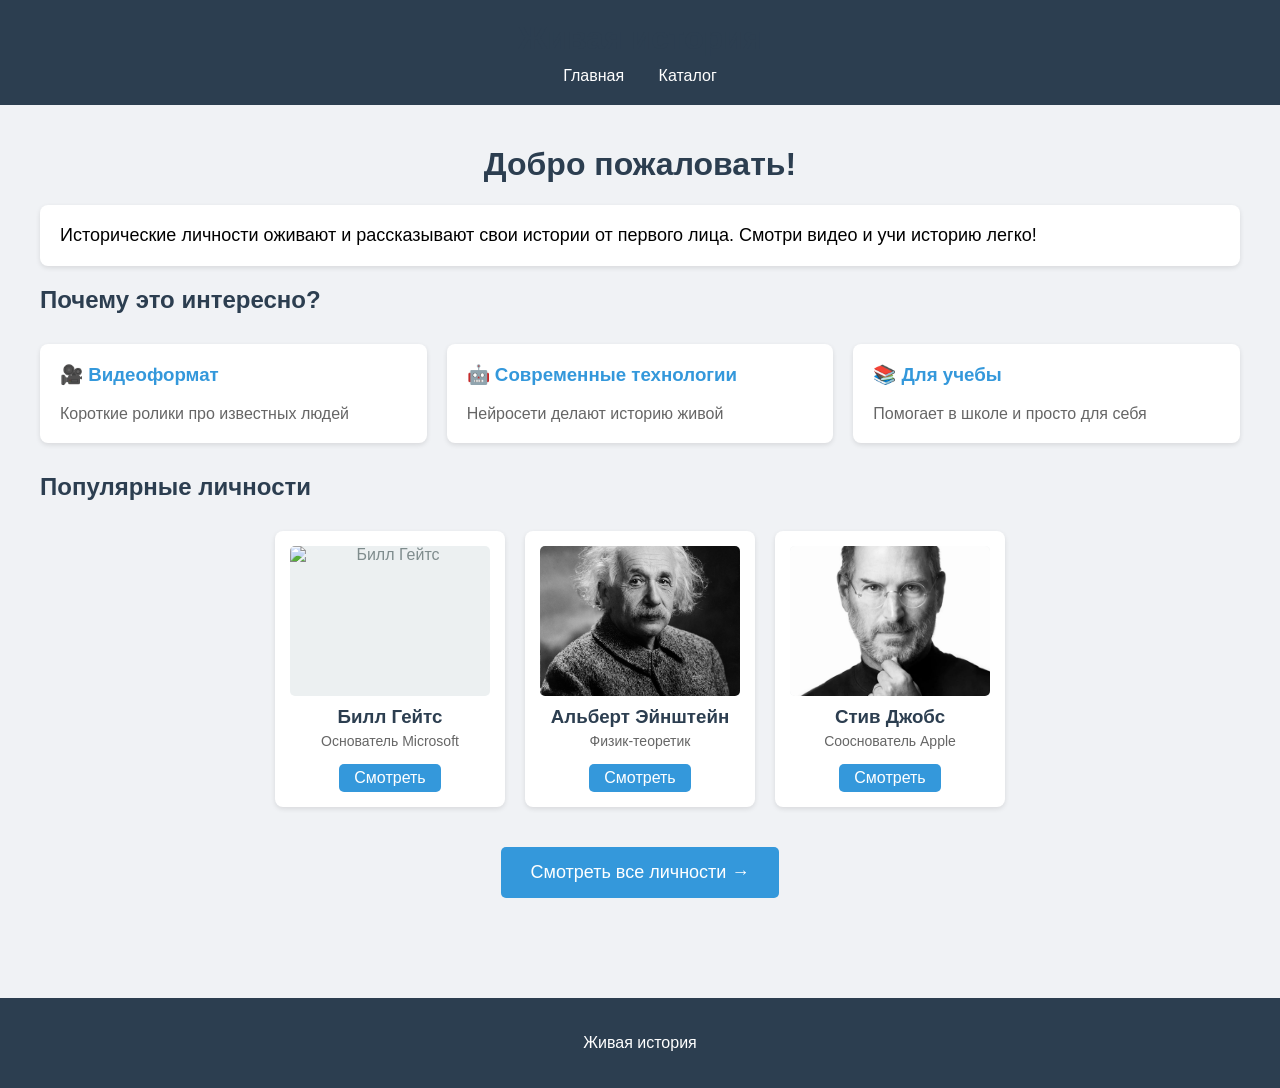
==== index.html @ 7c37a444 "Add files via upload" ====
<!DOCTYPE html>
<html>
<head>
    <meta charset="UTF-8">
    <title>Живая история</title>
    <link rel="stylesheet" href="style.css">
    <link rel="icon" href="data:image/svg+xml,<svg xmlns='http://www.w3.org/2000/svg' viewBox='0 0 100 100'><circle cx='50' cy='50' r='45' fill='%233498db'/><text x='50' y='70' font-size='70' text-anchor='middle' fill='white'>И</text></svg>">
</head>
<body>

<header>
    <h1>Живая история</h1>
    <nav>
        <a href="index.html">Главная</a>
        <a href="catalog.html">Каталог</a>
    </nav>
</header>

<main>
    <h1>Добро пожаловать!</h1>
    
    <div class="welcome-card">
        <p>Исторические личности оживают и рассказывают свои истории от первого лица. Смотри видео и учи историю легко!</p>
    </div>
    
    <h2>Почему это интересно?</h2>
    
    <div class="features">
        <div class="feature-item">
            <h3>🎥 Видеоформат</h3>
            <p>Короткие ролики про известных людей</p>
        </div>
        
        <div class="feature-item">
            <h3>🤖 Современные технологии</h3>
            <p>Нейросети делают историю живой</p>
        </div>
        
        <div class="feature-item">
            <h3>📚 Для учебы</h3>
            <p>Помогает в школе и просто для себя</p>
        </div>
    </div>
    
    <h2>Популярные личности</h2>
    
    <div class="person-list">
        <div class="person-card">
            <div class="photo-box"><img src="Bill.png" alt="Билл Гейтс"></div>
            <h3>Билл Гейтс</h3>
            <p>Основатель Microsoft</p>
            <a href="bill.html" class="small-btn">Смотреть</a>
        </div>
        
        <div class="person-card">
            <div class="photo-box"><img src="einstein.jpg" alt="Билл Гейтс"></div>
            <h3>Альберт Эйнштейн</h3>
            <p>Физик-теоретик</p>
            <a href="einstein.html" class="small-btn">Смотреть</a>
        </div>
        
        <div class="person-card">
            <div class="photo-box"><img src="jobs.jpg" alt="Билл Гейтс"></div>
            <h3>Стив Джобс</h3>
            <p>Сооснователь Apple</p>
            <a href="jobs.html" class="small-btn">Смотреть</a>
        </div>
    </div>
    
    <div class="catalog-link">
        <a href="catalog.html" class="big-btn">Смотреть все личности →</a>
    </div>

</main>

<footer>
    <p>Живая история</p>
</footer>

</body>
</html>
---- style.css ----
body {
    background: #f0f2f5;
    font-family: Arial;
    margin: 0;
}

header {
    background: #2c3e50;
    color: white;
    padding: 20px;
    text-align: center;
}

header h1 {
    margin: 0 0 10px 0;
}

nav a {
    color: white;
    margin: 0 15px;
    text-decoration: none;
}

nav a:hover {
    color: #3498db;
}

main {
    max-width: 1200px;
    margin: 0 auto;
    padding: 20px;
}

h1, h2 {
    color: #2c3e50;
}

h1 {
    text-align: center;
}

.welcome-card {
    background: white;
    border-radius: 8px;
    padding: 20px;
    box-shadow: 0 2px 5px rgba(0,0,0,0.1);
    margin: 20px 0;
}

.welcome-card p {
    font-size: 18px;
    margin: 0;
}

.features {
    display: flex;
    gap: 20px;
    margin: 30px 0;
}

.feature-item {
    background: white;
    padding: 20px;
    border-radius: 8px;
    box-shadow: 0 2px 5px rgba(0,0,0,0.1);
    flex: 1;
}

.feature-item h3 {
    color: #3498db;
    margin-top: 0;
}

.feature-item p {
    margin-bottom: 0;
    color: #666;
}

.person-list {
    display: flex;
    gap: 20px;
    margin: 30px 0;
    justify-content: center;
}

.person-card {
    background: white;
    padding: 15px;
    border-radius: 8px;
    box-shadow: 0 2px 5px rgba(0,0,0,0.1);
    width: 200px;
    text-align: center;
}

.person-card img {
    width: 100%;
    height: 100%;
    object-fit: cover;
    border-radius: 5px;
}

.person-card h3 {
    margin: 10px 0 5px 0;
    color: #2c3e50;
}

.person-card p {
    color: #666;
    font-size: 14px;
    margin: 5px 0;
}

.photo-box {
    background: #ecf0f1;
    height: 150px;
    border-radius: 5px;
    display: flex;
    align-items: center;
    justify-content: center;
    color: #7f8c8d;
}

.small-btn {
    background: #3498db;
    color: white;
    padding: 5px 15px;
    text-decoration: none;
    border-radius: 5px;
    display: inline-block;
    margin-top: 10px;
}

.small-btn:hover {
    background: #2980b9;
}

.catalog-link {
    text-align: center;
    margin: 40px 0;
}

.big-btn {
    background: #3498db;
    color: white;
    padding: 15px 30px;
    text-decoration: none;
    border-radius: 5px;
    display: inline-block;
    font-size: 18px;
}

.big-btn:hover {
    background: #2980b9;
}

footer {
    background: #2c3e50;
    color: white;
    text-align: center;
    padding: 20px;
    margin-top: 40px;
}

.bio-container {
    display: flex;
    gap: 30px;
    margin: 30px 0;
}

.video-box {
    flex: 1;
}

.video-box video {
    width: 100%;
    border-radius: 8px;
}

.bio-text {
    flex: 1;
    background: white;
    padding: 25px;
    border-radius: 8px;
    color: black;
    max-height: 500px;
    overflow-y: auto;
}

.bio-text h2 {
    color: #2c3e50;
    margin-top: 0;
}

.bio-text p {
    line-height: 1.6;
}

.back-link {
    text-align: center;
    margin: 20px 0;
}

.back-btn {
    background: #3498db;
    color: white;
    padding: 10px 20px;
    text-decoration: none;
    border-radius: 5px;
    display: inline-block;
}

.back-btn:hover {
    background: #2980b9;
}

.catalog-grid {
    display: flex;
    flex-direction: column;
    gap: 20px;
    margin: 30px 0;
}

.catalog-grid .row {
    display: flex;
    gap: 20px;
    justify-content: center;
}

.catalog-grid .person-card {
    background: white;
    padding: 20px;
    border-radius: 8px;
    box-shadow: 0 2px 5px rgba(0,0,0,0.1);
    width: 280px;
    text-align: center;
}

.catalog-grid .person-card h2 {
    font-size: 20px;
    margin: 10px 0 5px 0;
    color: #2c3e50;
}

.catalog-grid .person-card p {
    color: #666;
    font-size: 14px;
    margin: 10px 0;
}

.catalog-grid .photo-box {
    background: #ecf0f1;
    height: 180px;
    border-radius: 5px;
    display: flex;
    align-items: center;
    justify-content: center;
    color: #7f8c8d;
    margin-bottom: 10px;
}

#cal {
    text-align: center;
}

.catalog-grid .photo-box {
    display: flex;
    align-items: center;
    justify-content: center;
    background: #ecf0f1;
    height: 180px;
    border-radius: 5px;
    margin-bottom: 10px;
    overflow: hidden;
}

.catalog-grid .photo-box img {
    width: 100%;
    height: 100%;
    object-fit: cover;
    object-position: center;
    display: block;
}
.catalog-grid .photo-box img {
    width: 100%;
    height: 100%;
    object-fit: cover;
    object-position: center 20%;
    display: block;
}
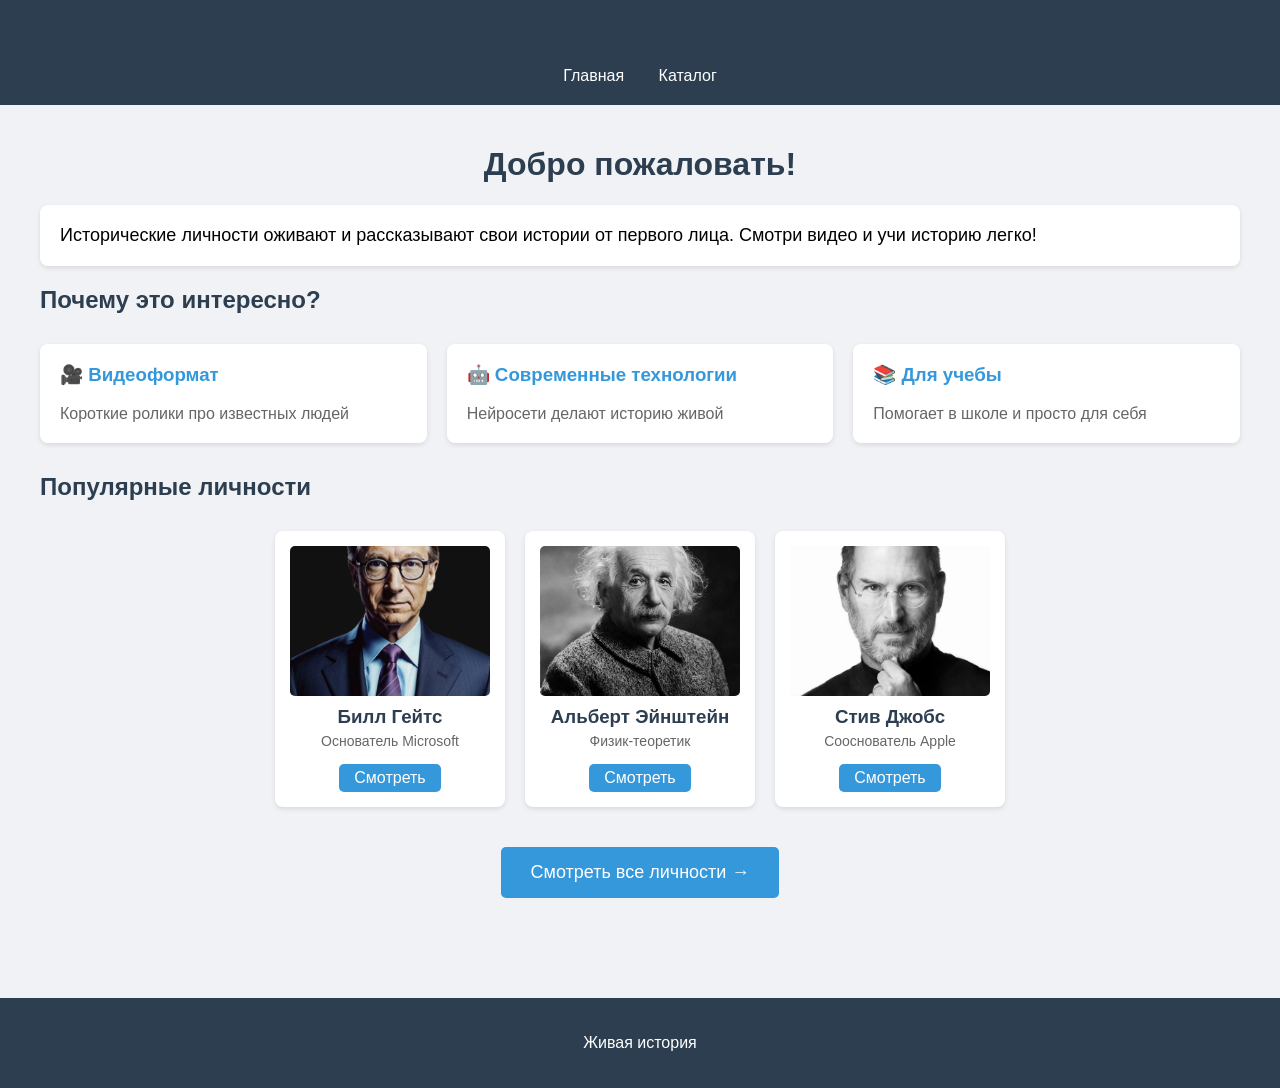
==== commit d970b3b8: "index.html" ====
--- a/index.html
+++ b/index.html
@@ -46,7 +46,7 @@
     
     <div class="person-list">
         <div class="person-card">
-            <div class="photo-box"><img src="Bill.png" alt="Билл Гейтс"></div>
+            <div class="photo-box"><img src="Bill.PNG" alt="Билл Гейтс"></div>
             <h3>Билл Гейтс</h3>
             <p>Основатель Microsoft</p>
             <a href="bill.html" class="small-btn">Смотреть</a>
@@ -78,4 +78,5 @@
 </footer>
 
 </body>
-</html>+
+</html>
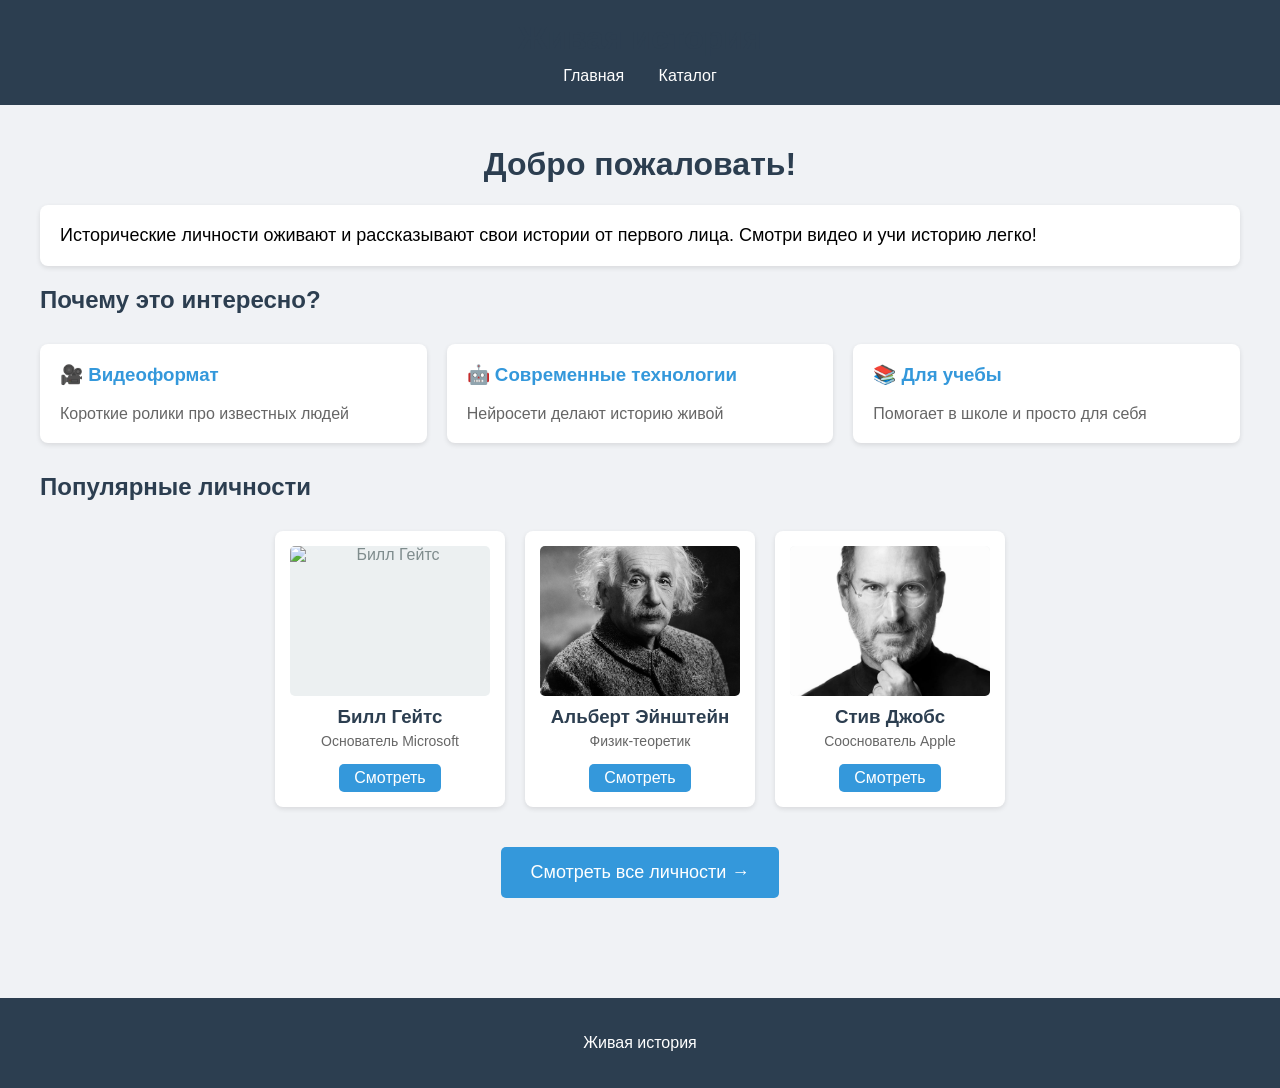
==== commit 7095b0fd: "index.html" ====
--- a/index.html
+++ b/index.html
@@ -46,7 +46,7 @@
     
     <div class="person-list">
         <div class="person-card">
-            <div class="photo-box"><img src="Bill.PNG" alt="Билл Гейтс"></div>
+            <div class="photo-box"><img src="Bill.png" alt="Билл Гейтс"></div>
             <h3>Билл Гейтс</h3>
             <p>Основатель Microsoft</p>
             <a href="bill.html" class="small-btn">Смотреть</a>
@@ -80,3 +80,4 @@
 </body>
 
 </html>
+
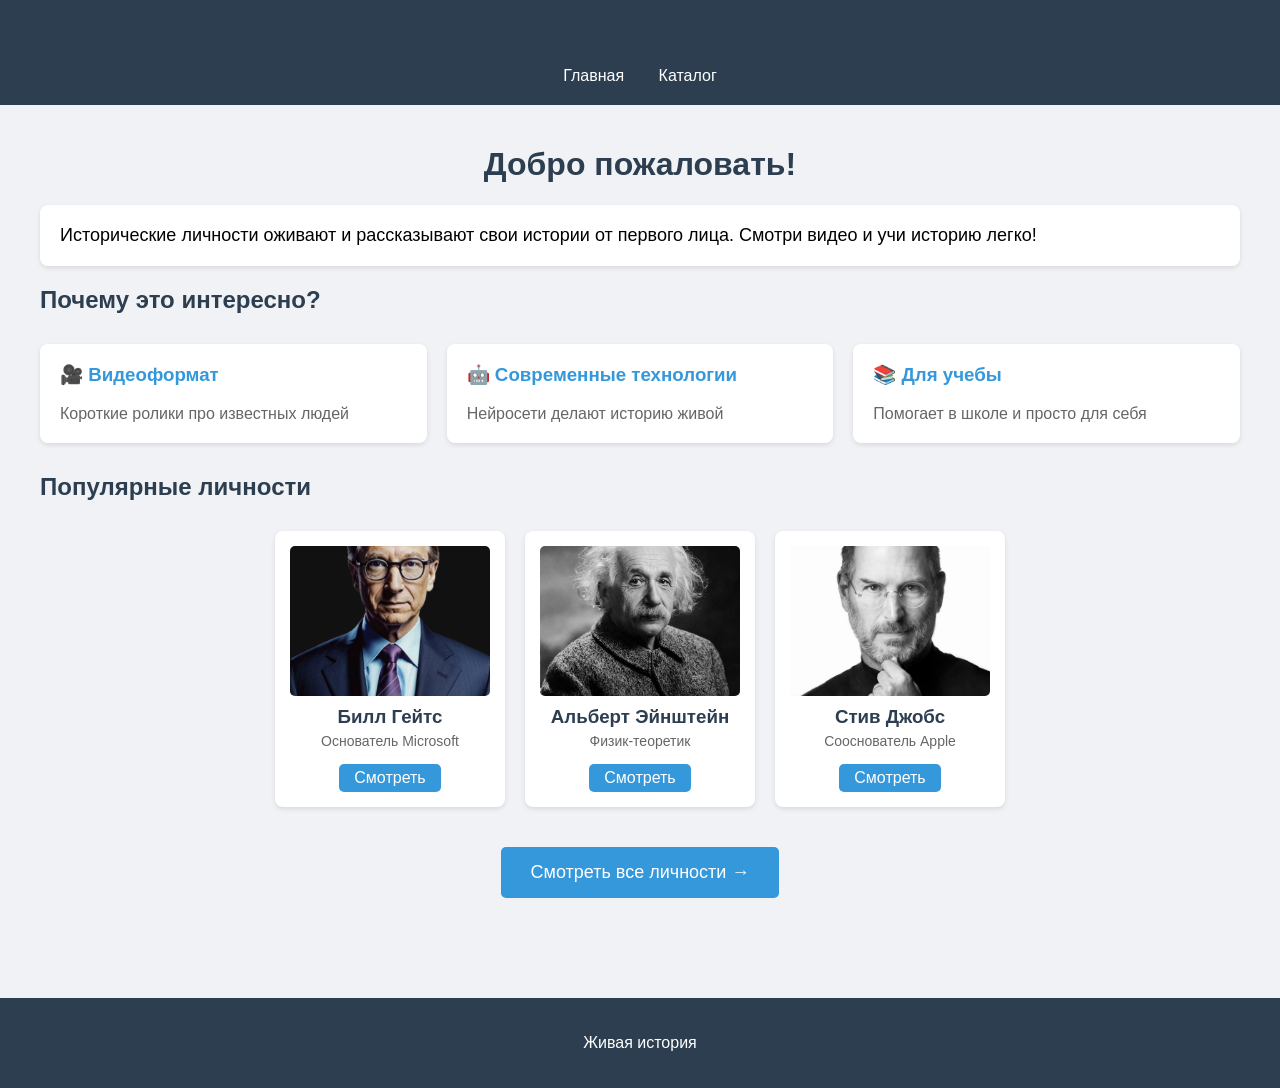
==== commit 59ffa55d: "index.html" ====
--- a/index.html
+++ b/index.html
@@ -46,7 +46,7 @@
     
     <div class="person-list">
         <div class="person-card">
-            <div class="photo-box"><img src="Bill.png" alt="Билл Гейтс"></div>
+            <div class="photo-box"><img src="Bill.jpg" alt="Билл Гейтс"></div>
             <h3>Билл Гейтс</h3>
             <p>Основатель Microsoft</p>
             <a href="bill.html" class="small-btn">Смотреть</a>
@@ -81,3 +81,4 @@
 
 </html>
 
+
